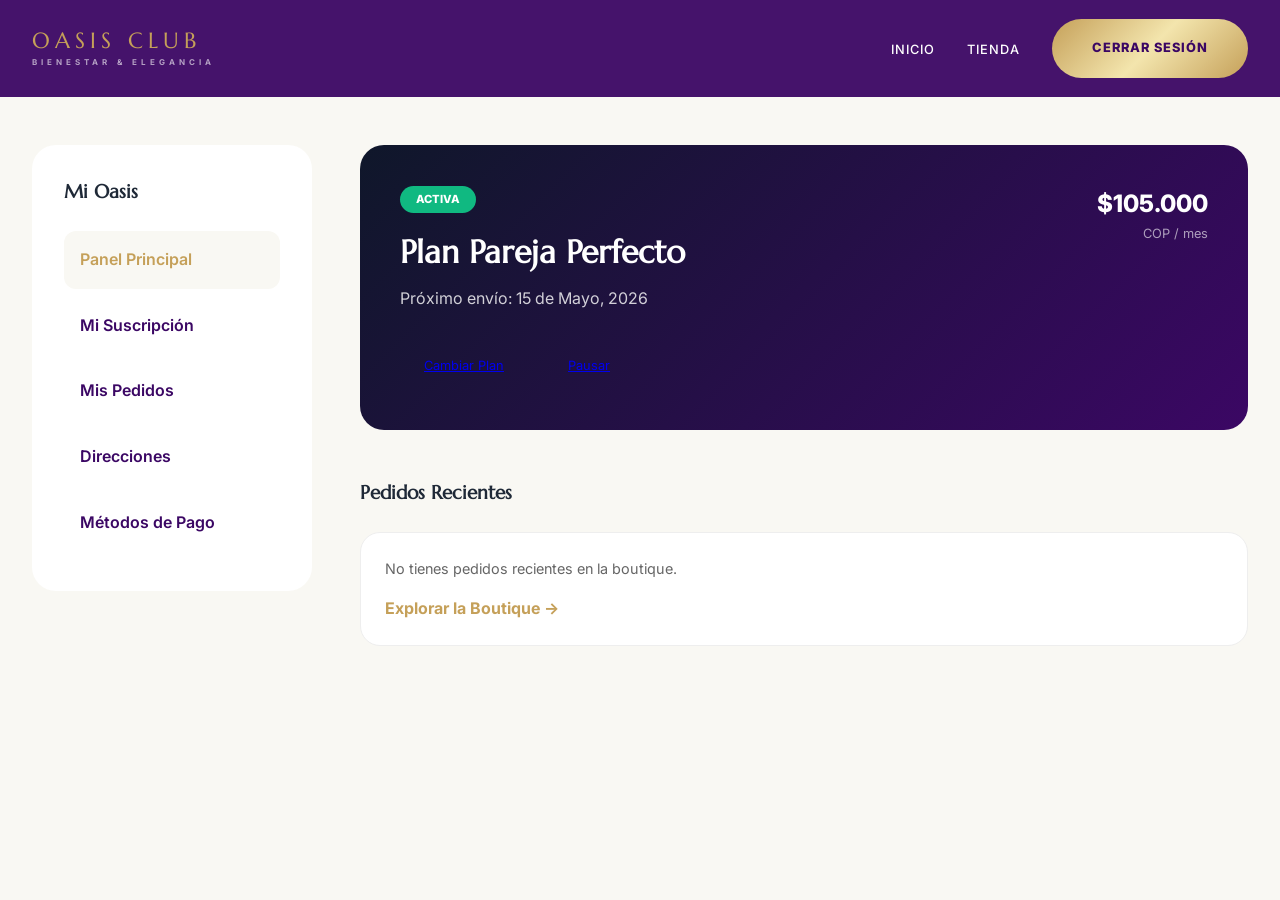
==== account.html @ 2e3cc6fe "feat: Oasis Club Platform v1.0 - Dual Business Model (Boutique + Membresía) - Dual-mode Hero Slider " ====
<!DOCTYPE html>
<html lang="es">
<head>
    <meta charset="UTF-8">
    <meta name="viewport" content="width=device-width, initial-scale=1.0">
    <title>Mi Cuenta | Oasis Club</title>
    <link href="https://fonts.googleapis.com/css2?family=Marcellus&family=Inter:wght@300;400;700&display=swap" rel="stylesheet">
    <link rel="stylesheet" href="style.css">
</head>
<body style="background: var(--bg-cream);">
    <nav id="main-nav">
        <div class="container">
            <div class="nav-brand">
                <a href="index.html" class="logo">OASIS CLUB</a>
                <div class="slogan-nav">BIENESTAR & ELEGANCIA</div>
            </div>
            <ul class="nav-links">
                <li><a href="index.html">Inicio</a></li>
                <li><a href="index.html#boutique">Tienda</a></li>
                <li><a href="#" class="btn-nav-accent">Cerrar Sesión</a></li>
            </ul>
        </div>
    </nav>

    <main class="container">
        <div class="account-grid reveal">
            <!-- MENÚ LATERAL -->
            <aside class="account-nav">
                <h3 style="font-family: var(--font-heading); margin-bottom: 1.5rem;">Mi Oasis</h3>
                <ul>
                    <li><a href="#" class="active">Panel Principal</a></li>
                    <li><a href="#">Mi Suscripción</a></li>
                    <li><a href="#">Mis Pedidos</a></li>
                    <li><a href="#">Direcciones</a></li>
                    <li><a href="#">Métodos de Pago</a></li>
                </ul>
            </aside>

            <!-- CONTENIDO PRINCIPAL -->
            <div class="account-content">
                <div class="subscription-card">
                    <div style="display: flex; justify-content: space-between; align-items: flex-start;">
                        <div>
                            <span class="subscription-status">ACTIVA</span>
                            <h2 style="font-family: var(--font-heading); font-size: 2rem; margin-top: 1rem;">Plan Pareja Perfecto</h2>
                            <p style="opacity: 0.8; margin-top: 0.5rem;">Próximo envío: 15 de Mayo, 2026</p>
                        </div>
                        <div style="text-align: right;">
                            <span style="font-size: 1.5rem; font-weight: 800;">$105.000</span>
                            <p style="font-size: 0.8rem; opacity: 0.6;">COP / mes</p>
                        </div>
                    </div>
                    <div style="margin-top: 2rem; display: flex; gap: 1rem;">
                        <a href="#" class="btn-glass" style="padding: 0.8rem 1.5rem; font-size: 0.8rem;">Cambiar Plan</a>
                        <a href="#" class="btn-glass" style="padding: 0.8rem 1.5rem; font-size: 0.8rem; border-color: rgba(255,255,255,0.2);">Pausar</a>
                    </div>
                </div>

                <div style="margin-top: 3rem;">
                    <h3 style="font-family: var(--font-heading); margin-bottom: 1.5rem;">Pedidos Recientes</h3>
                    <div style="background: white; padding: 1.5rem; border-radius: 20px; border: 1px solid #eee;">
                        <p style="color: #666; font-size: 0.9rem;">No tienes pedidos recientes en la boutique.</p>
                        <a href="index.html#boutique" style="color: var(--oasis-gold); font-weight: 700; text-decoration: none; display: block; margin-top: 1rem;">Explorar la Boutique →</a>
                    </div>
                </div>
            </div>
        </div>
    </main>

    <script src="main.js"></script>
</body>
</html>
---- style.css ----
:root {
    --oasis-purple: #3b0764;
    --oasis-purple-light: #581c87;
    --oasis-gold: #c5a059;
    --oasis-gold-light: #f3e5ad;
    --bg-cream: #f9f8f3;
    --text-dark: #1f2937;
    --font-heading: 'Marcellus', serif;
    --font-body: 'Inter', sans-serif;
    --card-gold-grad: linear-gradient(135deg, #c5a059 0%, #f3e5ad 50%, #c5a059 100%);
    --card-dark-grad: linear-gradient(135deg, #0f172a 0%, #3b0764 100%);
    --radius-pill: 50px;
}

* { margin: 0; padding: 0; box-sizing: border-box; }
html { scroll-behavior: smooth; }
body { font-family: var(--font-body); background-color: var(--bg-cream); color: var(--text-dark); line-height: 1.6; }

.container { max-width: 1300px; margin: 0 auto; padding: 0 2rem; }

/* NAV */
#main-nav { background: rgba(59, 7, 100, 0.95); backdrop-filter: blur(10px); padding: 1.2rem 0; color: white; position: sticky; top: 0; z-index: 1000; }
#main-nav .container { display: flex; justify-content: space-between; align-items: center; }
.logo { font-family: var(--font-heading); font-size: 1.4rem; letter-spacing: 5px; color: var(--oasis-gold); text-decoration: none; display: block; line-height: 1; }
.slogan-nav { font-size: 0.5rem; letter-spacing: 4px; opacity: 0.6; margin-top: 0.3rem; text-transform: uppercase; font-weight: 700; }
.nav-brand { display: flex; flex-direction: column; align-items: flex-start; }
.nav-links { display: flex; list-style: none; gap: 2rem; align-items: center; }
.nav-links a { color: white; text-decoration: none; font-size: 0.8rem; font-weight: 500; text-transform: uppercase; letter-spacing: 1px; }
.btn-nav-accent { background: var(--oasis-gold); color: var(--oasis-purple) !important; padding: 0.8rem 1.5rem; border-radius: 50px; font-weight: 800 !important; transition: all 0.3s; }
.btn-nav-accent:hover { transform: scale(1.05); background: white; }

/* HERO */
.hero { height: 90vh; position: relative; display: flex; align-items: center; color: white; overflow: hidden; }
.hero-bg { position: absolute; width: 100%; height: 100%; background-size: cover; background-position: center; filter: brightness(0.6); }
.hero-overlay { position: absolute; width: 100%; height: 100%; background: linear-gradient(to right, rgba(59, 7, 100, 0.5), transparent); }
.hero-content { position: relative; z-index: 1; max-width: 700px; padding: 3rem; }
.badge-new { background: var(--oasis-gold); color: var(--oasis-purple); padding: 0.5rem 1rem; border-radius: 4px; font-size: 0.7rem; font-weight: 800; text-transform: uppercase; letter-spacing: 2px; margin-bottom: 2rem; display: inline-block; }
.hero h1 { font-family: var(--font-heading); font-size: 4.5rem; line-height: 1.1; margin-bottom: 1.5rem; }
.hero p { font-size: 1.2rem; margin-bottom: 3rem; opacity: 0.9; }

/* STEPS SECTION */
.section { padding: 10rem 0; }
.section-header { text-align: center; margin-bottom: 6rem; max-width: 800px; margin-left: auto; margin-right: auto; }
.section-header h2 { font-size: 3.5rem; color: var(--oasis-purple); margin-top: 1rem; }
.subtitle { color: var(--oasis-gold); text-transform: uppercase; letter-spacing: 4px; font-weight: 800; font-size: 0.75rem; display: block; }
.steps-grid { display: grid; grid-template-columns: repeat(3, 1fr); gap: 3rem; }
.step-card { background: white; padding: 3rem; border-radius: 24px; box-shadow: 0 10px 30px rgba(0,0,0,0.02); transition: transform 0.3s; }
.step-card:hover { transform: translateY(-10px); }
.step-num { font-family: var(--font-heading); font-size: 3rem; color: var(--oasis-gold); opacity: 0.3; margin-bottom: 1rem; }

/* PREVIEW GALLERY */
.preview-section { background: white; }
.philosophy-grid { display: grid; grid-template-columns: 1fr 1fr; gap: 6rem; align-items: center; }
.value-highlight { margin-top: 3rem; padding: 2rem; background: var(--bg-cream); border-radius: 16px; border-left: 4px solid var(--oasis-gold); }
.price-old { text-decoration: line-through; opacity: 0.5; margin-right: 1rem; }
.price-new { color: var(--oasis-purple); font-weight: 800; font-size: 1.5rem; }
.preview-gallery { display: grid; grid-template-columns: 1fr 1fr; gap: 1rem; }
.gallery-item { height: 300px; background-size: cover; background-position: center; border-radius: 20px; }

/* PLANES */
.planes-section { background: #fafaf9; padding-bottom: 10rem; } /* Más espacio al final */
.pricing-grid { display: grid; grid-template-columns: repeat(3, 1fr); gap: 2.5rem; margin-top: 4rem; }
.pricing-card { background: white; border-radius: 32px; padding: 4rem 2.5rem; position: relative; transition: all 0.4s; border: 1px solid rgba(0,0,0,0.05); display: flex; flex-direction: column; justify-content: space-between; }
.pricing-card.featured { background: var(--oasis-purple); color: white; transform: scale(1.05); box-shadow: 0 30px 60px rgba(59, 7, 100, 0.2); }
.plan-header h3 { font-family: var(--font-heading); font-size: 1.8rem; margin-bottom: 0.5rem; }
.amount { font-size: 3rem; font-weight: 700; font-family: var(--font-heading); margin: 2rem 0; display: block; }
.plan-features { list-style: none; margin-bottom: 3rem; }
.plan-features li { margin-bottom: 1rem; display: flex; align-items: center; gap: 0.8rem; }
.plan-features li::before { content: "✧"; color: var(--oasis-gold); }
.btn-primary, .btn-action, .btn-nav-accent {
    display: inline-block;
    padding: 1.2rem 2.5rem;
    border-radius: var(--radius-pill);
    text-decoration: none;
    font-weight: 800;
    text-transform: uppercase;
    letter-spacing: 1px;
    font-size: 0.85rem;
    transition: all 0.3s cubic-bezier(0.4, 0, 0.2, 1);
    border: none;
    cursor: pointer;
    text-align: center;
}

.btn-primary, .btn-nav-accent {
    background: var(--card-gold-grad);
    color: var(--oasis-purple);
}

.btn-action, .btn-outline {
    display: inline-block;
    padding: 0.9rem 1.5rem;
    border-radius: 50px;
    text-decoration: none;
    font-weight: 700;
    text-transform: uppercase;
    letter-spacing: 1.5px;
    font-size: 0.65rem;
    transition: all 0.3s ease;
    text-align: center;
    cursor: pointer;
}

.btn-action {
    background: var(--oasis-purple);
    color: white;
    border: 1px solid var(--oasis-purple);
}

.btn-outline {
    background: transparent;
    color: var(--oasis-purple);
    border: 1px solid var(--oasis-purple);
}

.btn-action:hover {
    background: var(--oasis-purple-light);
    transform: translateY(-2px);
}

.btn-outline:hover {
    background: var(--oasis-purple);
    color: white;
    transform: translateY(-2px);
}

.badge-popular {
    position: absolute;
    top: -20px;
    left: 50%;
    transform: translateX(-50%);
    background: var(--card-gold-grad);
    color: var(--oasis-purple);
    padding: 0.6rem 1.5rem;
    border-radius: var(--radius-pill);
    font-weight: 800;
    font-size: 0.7rem;
    letter-spacing: 2px;
    box-shadow: 0 5px 15px rgba(197, 160, 89, 0.4);
}

.scarcity-msg { text-align: center; margin-top: 4rem; font-style: italic; opacity: 0.6; font-size: 0.9rem; }

/* ANIMATIONS */
.reveal { opacity: 0; transform: translateY(30px); transition: all 0.8s ease; }
.reveal.active { opacity: 1; transform: translateY(0); }
.delay-1 { transition-delay: 0.2s; }
.delay-2 { transition-delay: 0.4s; }
.delay-3 { transition-delay: 0.6s; }

/* SHOP / BOUTIQUE COMPONENT */
.shop-section { background: white; }
.shop-cta { text-align: center; margin-top: 5rem; }
.product-grid { 
    display: grid; 
    grid-template-columns: repeat(auto-fill, minmax(280px, 1fr)); 
    gap: 2.5rem; 
    margin-top: 4rem; 
}

.product-card { background: var(--bg-cream); border-radius: 28px; overflow: hidden; transition: all 0.3s ease; border: 1px solid rgba(0,0,0,0.03); display: flex; flex-direction: column; }
.product-card:hover { transform: translateY(-10px); box-shadow: 0 20px 40px rgba(0,0,0,0.05); }
.product-img { height: 300px; background-size: cover; background-position: center; }
.product-info { padding: 2rem; text-align: center; display: flex; flex-direction: column; flex: 1; }
.product-info h3 { font-family: var(--font-heading); color: var(--oasis-purple); margin: 0.8rem 0; font-size: 1.2rem; min-height: 3rem; display: flex; align-items: center; justify-content: center; }
.product-info .price { font-weight: 700; color: var(--oasis-gold); display: block; margin-bottom: 1.5rem; font-size: 1.1rem; }

/* Staggered loading for Infinite Scroll */
@keyframes fadeInUpStagger {
    from { opacity: 0; transform: translateY(20px); }
    to { opacity: 1; transform: translateY(0); }
}
.stagger-item { animation: fadeInUpStagger 0.6s ease forwards; opacity: 0; }

/* Botones Responsivos Avanzados */
.product-btns { 
    display: flex; 
    gap: 0.8rem; 
    margin-top: auto; 
    flex-wrap: nowrap; /* Mantenemos horizontal si es posible */
}
.product-btns .btn-action, .product-btns .btn-outline { 
    flex: 1; 
    min-width: 0; /* Permitimos encoger */
    white-space: nowrap; 
    display: flex; 
    align-items: center; 
    justify-content: center; 
    gap: 0.4rem;
    height: 45px;
    font-size: 0.6rem;
    padding: 0 0.5rem;
}

/* Enlaces Legales Horizontales */
.footer-legal-links {
    display: flex;
    gap: 2rem;
    flex-wrap: wrap;
    list-style: none;
    padding: 0;
    margin-top: 1rem;
}
.footer-legal-links a {
    font-size: 0.85rem;
    opacity: 0.7;
    text-decoration: none;
    color: white;
    transition: opacity 0.3s;
}
.footer-legal-links a:hover { opacity: 1; }

/* FOOTER COMPONENT */
.main-footer { background: var(--oasis-purple); color: white; padding: 10rem 0 5rem; } /* Mucho más aire */
.footer-grid { display: grid; grid-template-columns: 2fr repeat(2, 1fr); gap: 4rem; margin-bottom: 6rem; }
.footer-col h4 { font-family: var(--font-heading); color: var(--oasis-gold); margin-bottom: 2rem; letter-spacing: 2px; text-transform: uppercase; font-size: 0.9rem; }
.footer-col ul { list-style: none; }
.footer-col a { color: rgba(255,255,255,0.7); text-decoration: none; display: block; margin-bottom: 1.2rem; font-size: 0.95rem; transition: color 0.3s; }
.footer-col a:hover { color: var(--oasis-gold); }
.footer-bottom { border-top: 1px solid rgba(255,255,255,0.1); padding-top: 3rem; display: flex; justify-content: space-between; align-items: center; font-size: 0.85rem; color: rgba(255,255,255,0.4); }

/* PRODUCT SINGLE PAGE STYLES */
.product-detail-grid { display: grid; grid-template-columns: 1.2fr 1fr; gap: 5rem; margin-top: 4rem; align-items: start; }
.product-gallery img { width: 100%; border-radius: 40px; box-shadow: 0 30px 60px rgba(0,0,0,0.05); }
.product-meta h1 { font-family: var(--font-heading); font-size: 3.5rem; color: var(--oasis-purple); margin-bottom: 1rem; }
.product-meta .price { font-size: 2rem; font-weight: 700; color: var(--oasis-gold); margin-bottom: 2rem; display: block; }
.product-description { font-size: 1.1rem; color: #666; margin-bottom: 3rem; line-height: 1.8; }
.trust-badges { display: flex; gap: 2rem; margin-top: 3rem; padding-top: 2rem; border-top: 1px solid #eee; }
.badge-item { font-size: 0.75rem; font-weight: 700; text-transform: uppercase; color: #999; display: flex; align-items: center; gap: 0.5rem; }

/* SIDEBAR CART STYLES */
.cart-sidebar {
    position: fixed;
    top: 0;
    right: -450px;
    width: 400px;
    height: 100%;
    background: white;
    z-index: 2000;
    box-shadow: -20px 0 50px rgba(0,0,0,0.1);
    transition: all 0.5s cubic-bezier(0.4, 0, 0.2, 1);
    display: flex;
    flex-direction: column;
    padding: 2rem;
}

.cart-sidebar.active {
    right: 0;
}

.cart-header {
    display: flex;
    justify-content: space-between;
    align-items: center;
    border-bottom: 1px solid #eee;
    padding-bottom: 1.5rem;
}

.close-btn {
    background: none;
    border: none;
    font-size: 2rem;
    cursor: pointer;
    color: var(--oasis-purple);
}

.cart-items { flex: 1; padding: 2rem 0; overflow-y: auto; }
.empty-msg { text-align: center; color: #999; margin-top: 5rem; }

.cart-footer {
    border-top: 1px solid #eee;
    padding-top: 2rem;
}

.cart-total {
    display: flex;
    justify-content: space-between;
    margin-bottom: 2rem;
    font-weight: 700;
    font-size: 1.2rem;
}

/* CHECKOUT STYLES */
.checkout-grid { display: grid; grid-template-columns: 1.5fr 1fr; gap: 4rem; }
.checkout-form { background: white; padding: 3rem; border-radius: 32px; box-shadow: 0 10px 30px rgba(0,0,0,0.02); }
.form-group { margin-bottom: 1.5rem; }
.form-group label { display: block; font-size: 0.85rem; font-weight: 700; color: #666; margin-bottom: 0.5rem; }
.form-group input { width: 100%; padding: 1rem; border-radius: 12px; border: 1px solid #eee; background: #fafafa; font-family: var(--font-body); }

.card-input-wrapper {
    background: #f3f4f6;
    padding: 2rem;
    border-radius: 20px;
    margin-top: 2rem;
    border: 1px solid #e5e7eb;
}

/* AUTH & ACCOUNT STYLES */
.auth-container { max-width: 450px; margin: 4rem auto; padding: 3rem; background: white; border-radius: 32px; box-shadow: 0 20px 50px rgba(0,0,0,0.05); }
.account-grid { display: grid; grid-template-columns: 280px 1fr; gap: 3rem; margin-top: 3rem; }
.account-nav { background: white; padding: 2rem; border-radius: 24px; height: fit-content; }
.account-nav ul { list-style: none; }
.account-nav li a { display: block; padding: 1rem; color: var(--oasis-purple); text-decoration: none; border-radius: 12px; margin-bottom: 0.5rem; transition: all 0.3s; font-weight: 600; }
.account-nav li a.active, .account-nav li a:hover { background: var(--bg-cream); color: var(--oasis-gold); }

.subscription-card { background: var(--card-dark-grad); color: white; padding: 2.5rem; border-radius: 24px; position: relative; overflow: hidden; }
.subscription-status { background: #10b981; color: white; padding: 0.4rem 1rem; border-radius: 50px; font-size: 0.7rem; font-weight: 800; }

/* EXTREME MOBILE OPTIMIZATION */
@media (max-width: 768px) {
    .container { padding: 0 1.5rem; }
    #main-nav { padding: 1rem 0; }
    .nav-links { display: none; } /* Implementaremos menú hamburguesa */
    
    .hero h1 { font-size: 2.5rem; }
    .hero-content { padding: 2rem 1.5rem; }
    
    .section { padding: 5rem 0; }
    .section-header h2 { font-size: 2.2rem; }
    
    .product-grid { grid-template-columns: 1fr; gap: 1.5rem; }
    .product-img { height: 250px; }
    
    .pricing-grid { gap: 1.5rem; }
    .pricing-card.featured { transform: scale(1); margin: 1.5rem 0; }
    
    .checkout-grid, .account-grid { grid-template-columns: 1fr; }
    
    .footer-grid { grid-template-columns: 1fr; text-align: center; gap: 3rem; }
    .brand-col { order: -1; }
    .trust-icons { justify-content: center; }
    
    /* Touch optimization */
    .btn-primary, .btn-action, .btn-outline { width: 100%; padding: 1.4rem; font-size: 1rem; }
}
/* HERO SLIDER */
.hero-slider { height: 90vh; position: relative; overflow: hidden; background: #000; }
.slides { height: 100%; position: relative; }
.slide { 
    position: absolute; 
    top: 0; left: 0; width: 100%; height: 100%; 
    background-size: cover; background-position: center; 
    display: flex; align-items: center; 
    opacity: 0; transition: opacity 1.5s ease-in-out; 
    z-index: 1;
}
.slide.active { opacity: 1; z-index: 2; }
.slide .container { position: relative; z-index: 10; }
.hero-content { max-width: 700px; }
.hero-content h1 { font-family: var(--font-heading); font-size: 4.5rem; margin: 1.5rem 0; line-height: 1; color: white; text-shadow: 0 10px 30px rgba(0,0,0,0.3); }
.hero-content p { font-size: 1.3rem; margin-bottom: 3rem; color: white; opacity: 0.9; }
.hero-btns { display: flex; gap: 1.5rem; }

.slider-dots { 
    position: absolute; bottom: 40px; left: 50%; transform: translateX(-50%); 
    display: flex; gap: 1.2rem; z-index: 100; 
}
.dot { 
    width: 10px; height: 10px; border-radius: 50%; background: rgba(255,255,255,0.3); 
    cursor: pointer; transition: all 0.4s; 
}
.slider-arrows button {
    position: absolute;
    top: 50%;
    transform: translateY(-50%);
    background: rgba(255,255,255,0.1);
    border: 1px solid rgba(255,255,255,0.3);
    color: white;
    width: 60px;
    height: 60px;
    border-radius: 50%;
    font-size: 2.5rem;
    cursor: pointer;
    z-index: 100;
    transition: all 0.3s;
    display: flex;
    align-items: center;
    justify-content: center;
    backdrop-filter: blur(5px);
}
.slider-arrows button:hover { background: var(--oasis-gold); border-color: var(--oasis-gold); color: var(--oasis-purple); }
.prev-slide { left: 40px; }
.next-slide { right: 40px; }

@media (max-width: 768px) {
    .slider-arrows { display: none; } /* En móvil mejor solo dots */
    .hero-content h1 { font-size: 2.8rem; }
}

.btn-outline {
    display: inline-block;
    padding: 1.2rem 3rem;
    border: 2px solid var(--oasis-purple);
    color: var(--oasis-purple);
    border-radius: var(--radius-pill);
    text-decoration: none;
    font-weight: 800;
    text-transform: uppercase;
    letter-spacing: 2px;
    font-size: 0.8rem;
    transition: all 0.4s;
    background: transparent;
}
.btn-outline:hover {
    background: var(--oasis-purple);
    color: white;
    transform: translateY(-5px);
    box-shadow: 0 15px 30px rgba(59, 7, 100, 0.2);
}
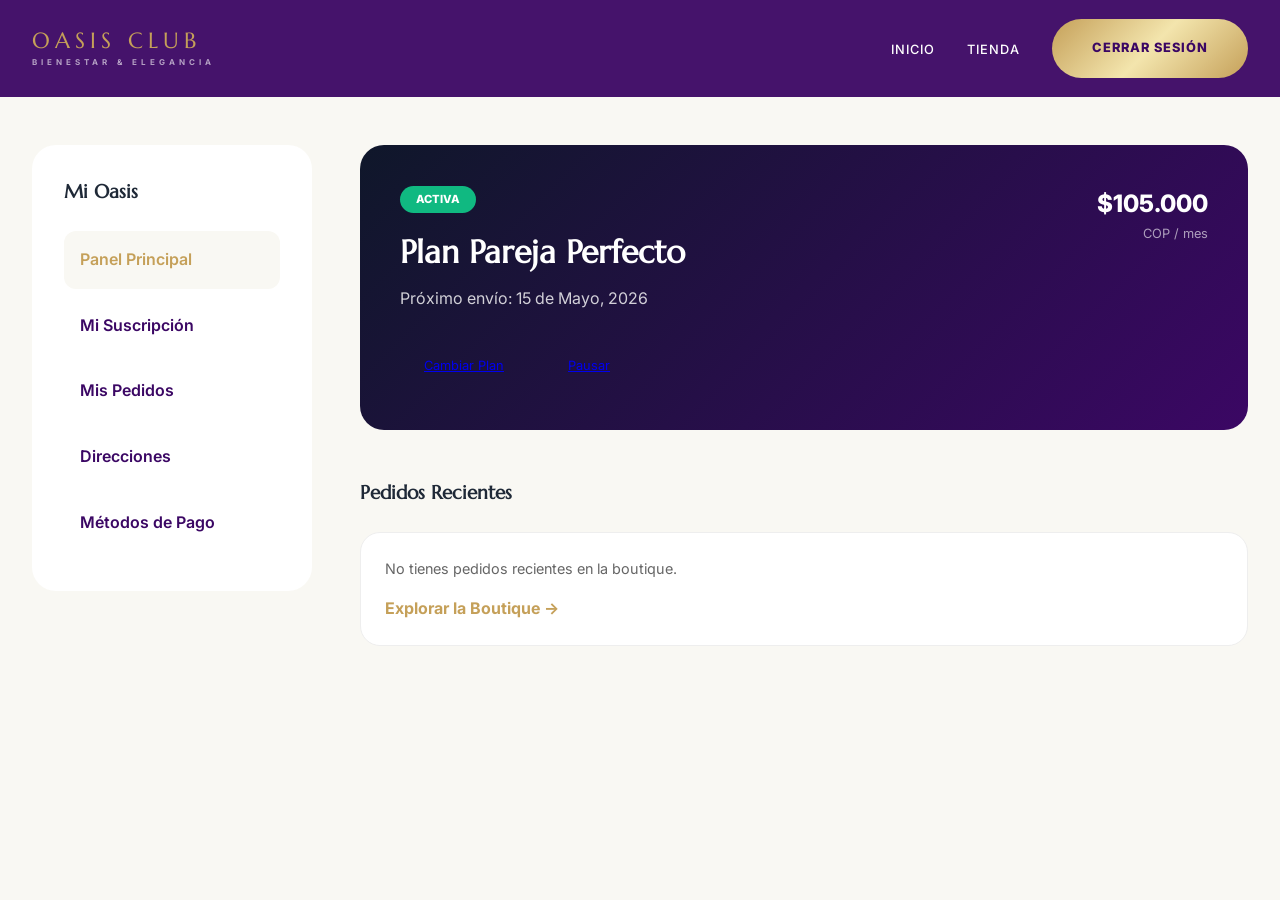
==== commit 71d86fa2: "feat: improve SEO metadata and finalize responsive storefront flow Strengthen on-page SEO across key" ====
--- a/account.html
+++ b/account.html
@@ -3,6 +3,15 @@
 <head>
     <meta charset="UTF-8">
     <meta name="viewport" content="width=device-width, initial-scale=1.0">
+    <meta name="description" content="Panel de cuenta Oasis Club: administra suscripción, pedidos, direcciones y perfil en un solo lugar.">
+    <meta name="robots" content="noindex,follow">
+    <link rel="canonical" href="https://oasisclub.co/account/">
+    <meta property="og:type" content="website">
+    <meta property="og:title" content="Mi Cuenta | Oasis Club">
+    <meta property="og:description" content="Gestiona tu plan y actividad de compra en Oasis Club desde tu panel de cuenta.">
+    <meta property="og:url" content="https://oasisclub.co/account/">
+    <meta property="og:image" content="https://oasisclub.co/hero.png">
+    <meta name="twitter:card" content="summary_large_image">
     <title>Mi Cuenta | Oasis Club</title>
     <link href="https://fonts.googleapis.com/css2?family=Marcellus&family=Inter:wght@300;400;700&display=swap" rel="stylesheet">
     <link rel="stylesheet" href="style.css">
@@ -17,7 +26,7 @@
             <ul class="nav-links">
                 <li><a href="index.html">Inicio</a></li>
                 <li><a href="index.html#boutique">Tienda</a></li>
-                <li><a href="#" class="btn-nav-accent">Cerrar Sesión</a></li>
+                <li><a href="auth.html" class="btn-nav-accent">Cerrar Sesión</a></li>
             </ul>
         </div>
     </nav>
@@ -28,11 +37,11 @@
             <aside class="account-nav">
                 <h3 style="font-family: var(--font-heading); margin-bottom: 1.5rem;">Mi Oasis</h3>
                 <ul>
-                    <li><a href="#" class="active">Panel Principal</a></li>
-                    <li><a href="#">Mi Suscripción</a></li>
-                    <li><a href="#">Mis Pedidos</a></li>
-                    <li><a href="#">Direcciones</a></li>
-                    <li><a href="#">Métodos de Pago</a></li>
+                    <li><a href="account.html" class="active">Panel Principal</a></li>
+                    <li><a href="membership.html#planes">Mi Suscripción</a></li>
+                    <li><a href="checkout.html">Mis Pedidos</a></li>
+                    <li><a href="contacto.html">Direcciones</a></li>
+                    <li><a href="checkout.html">Métodos de Pago</a></li>
                 </ul>
             </aside>
 
@@ -51,8 +60,8 @@
                         </div>
                     </div>
                     <div style="margin-top: 2rem; display: flex; gap: 1rem;">
-                        <a href="#" class="btn-glass" style="padding: 0.8rem 1.5rem; font-size: 0.8rem;">Cambiar Plan</a>
-                        <a href="#" class="btn-glass" style="padding: 0.8rem 1.5rem; font-size: 0.8rem; border-color: rgba(255,255,255,0.2);">Pausar</a>
+                        <a href="membership.html#planes" class="btn-glass" style="padding: 0.8rem 1.5rem; font-size: 0.8rem;">Cambiar Plan</a>
+                        <a href="contacto.html" class="btn-glass" style="padding: 0.8rem 1.5rem; font-size: 0.8rem; border-color: rgba(255,255,255,0.2);">Pausar</a>
                     </div>
                 </div>
 
--- a/style.css
+++ b/style.css
@@ -1,3 +1,16 @@
+/*
+Theme Name: Oasis Club
+Theme URI: https://oasisclub.co
+Author: Oasis Club
+Author URI: https://oasisclub.co
+Description: Tema WordPress para Oasis Club (membresía + boutique), basado en la demo HTML responsive.
+Version: 1.0.0
+Requires at least: 6.0
+Tested up to: 6.5
+Requires PHP: 7.4
+Text Domain: oasis-club
+*/
+
 :root {
     --oasis-purple: #3b0764;
     --oasis-purple-light: #581c87;
@@ -161,9 +174,21 @@
 .product-card { background: var(--bg-cream); border-radius: 28px; overflow: hidden; transition: all 0.3s ease; border: 1px solid rgba(0,0,0,0.03); display: flex; flex-direction: column; }
 .product-card:hover { transform: translateY(-10px); box-shadow: 0 20px 40px rgba(0,0,0,0.05); }
 .product-img { height: 300px; background-size: cover; background-position: center; }
-.product-info { padding: 2rem; text-align: center; display: flex; flex-direction: column; flex: 1; }
-.product-info h3 { font-family: var(--font-heading); color: var(--oasis-purple); margin: 0.8rem 0; font-size: 1.2rem; min-height: 3rem; display: flex; align-items: center; justify-content: center; }
-.product-info .price { font-weight: 700; color: var(--oasis-gold); display: block; margin-bottom: 1.5rem; font-size: 1.1rem; }
+.product-info {
+    background: #fff;
+    padding: 2rem;
+    text-align: center;
+    display: flex;
+    flex-direction: column;
+    flex: 1;
+    border-top: 1px solid rgba(0,0,0,0.06);
+}
+.product-info .category {
+    color: #4b5563;
+    font-weight: 700;
+}
+.product-info h3 { font-family: var(--font-heading); color: #2d1450; margin: 0.8rem 0; font-size: 1.2rem; min-height: 3rem; display: flex; align-items: center; justify-content: center; }
+.product-info .price { font-weight: 800; color: #b48a3d; display: block; margin-bottom: 1.5rem; font-size: 1.1rem; }
 
 /* Staggered loading for Infinite Scroll */
 @keyframes fadeInUpStagger {
@@ -286,6 +311,8 @@
 .form-group { margin-bottom: 1.5rem; }
 .form-group label { display: block; font-size: 0.85rem; font-weight: 700; color: #666; margin-bottom: 0.5rem; }
 .form-group input { width: 100%; padding: 1rem; border-radius: 12px; border: 1px solid #eee; background: #fafafa; font-family: var(--font-body); }
+.checkout-row-two { display: grid; grid-template-columns: 1fr 1fr; gap: 1rem; }
+.checkout-summary-card { position: sticky; top: 120px; }
 
 .card-input-wrapper {
     background: #f3f4f6;
@@ -306,45 +333,207 @@
 .subscription-card { background: var(--card-dark-grad); color: white; padding: 2.5rem; border-radius: 24px; position: relative; overflow: hidden; }
 .subscription-status { background: #10b981; color: white; padding: 0.4rem 1rem; border-radius: 50px; font-size: 0.7rem; font-weight: 800; }
 
-/* EXTREME MOBILE OPTIMIZATION */
+/* LEGAL PAGES */
+.legal-block {
+    background: white;
+    border-radius: 18px;
+    padding: 1.25rem;
+    border: 1px solid rgba(0, 0, 0, 0.05);
+    margin-bottom: 1rem;
+}
+.legal-block h2 {
+    color: var(--oasis-purple);
+    font-family: var(--font-heading);
+    font-size: clamp(1.2rem, 4vw, 1.7rem);
+    margin-bottom: 0.55rem;
+}
+.legal-block p {
+    font-size: 0.95rem;
+}
+
+/* ============================================
+   RESPONSIVE SYSTEM - Mobile First
+   Breakpoints: 480 | 768 | 1024
+   ============================================ */
+
+/* Hamburger button (hidden on desktop) */
+.nav-hamburger {
+    display: none;
+    background: none;
+    border: none;
+    cursor: pointer;
+    color: var(--oasis-purple);
+    padding: 0.5rem;
+}
+
+@media (max-width: 1024px) {
+    .product-grid { grid-template-columns: repeat(3, 1fr); }
+    .pricing-grid { grid-template-columns: 1fr; max-width: 480px; margin-left: auto; margin-right: auto; gap: 2rem; }
+    .pricing-card.featured { transform: scale(1); }
+    .shop-layout { grid-template-columns: 220px 1fr !important; gap: 2rem !important; }
+    .features-grid { grid-template-columns: 1fr !important; gap: 2rem !important; }
+    .steps-grid { grid-template-columns: 1fr !important; }
+    .hero-content h1 { font-size: 3.5rem; }
+}
+
 @media (max-width: 768px) {
+    /* NAV */
     .container { padding: 0 1.5rem; }
     #main-nav { padding: 1rem 0; }
-    .nav-links { display: none; } /* Implementaremos menú hamburguesa */
-    
-    .hero h1 { font-size: 2.5rem; }
-    .hero-content { padding: 2rem 1.5rem; }
-    
-    .section { padding: 5rem 0; }
-    .section-header h2 { font-size: 2.2rem; }
-    
-    .product-grid { grid-template-columns: 1fr; gap: 1.5rem; }
-    .product-img { height: 250px; }
-    
-    .pricing-grid { gap: 1.5rem; }
-    .pricing-card.featured { transform: scale(1); margin: 1.5rem 0; }
-    
+    .nav-hamburger { display: flex; }
+    .nav-links {
+        display: none;
+        position: fixed;
+        top: 0; left: 0; right: 0; bottom: 0;
+        background: white;
+        flex-direction: column;
+        align-items: center;
+        justify-content: center;
+        gap: 2.5rem;
+        z-index: 999;
+        font-size: 1.2rem;
+    }
+    .nav-links.open { display: flex; }
+    .nav-links li a { font-size: 1.2rem; }
+
+    /* HERO: compacto y legible en móvil */
+    .hero-slider { height: auto; min-height: 90svh; }
+    .slide { min-height: 90svh; padding: 6rem 0 4rem; align-items: flex-end; }
+    .hero-content { max-width: 100%; }
+    .hero-content h1 { font-size: clamp(1.8rem, 7vw, 2.4rem); line-height: 1.15; margin: 0.8rem 0; }
+    .hero-content p { font-size: 0.9rem; line-height: 1.6; margin-bottom: 1.5rem; }
+    .hero-btns { flex-direction: column; gap: 0.7rem; }
+    .hero-btns a { text-align: center; width: 100%; padding: 1rem 1.5rem; font-size: 0.72rem; }
+    .slider-arrows { display: none; }
+    .slider-dots { bottom: 16px; }
+
+    /* SECTIONS */
+    .section { padding: 3.5rem 0; }
+    .section-header h2 { font-size: clamp(1.6rem, 6vw, 2rem); }
+
+    /* PRODUCT CARDS: botones siempre en fila, consistentes */
+    .product-grid { grid-template-columns: repeat(2, 1fr); gap: 0.9rem; }
+    .product-img { height: 180px; }
+    .product-info { padding: 1rem; }
+    .product-info .category { font-size: 0.6rem; }
+    .product-info h3 { font-size: 0.88rem; min-height: auto; margin: 0.3rem 0; }
+    .product-info .price { font-size: 0.88rem; margin-bottom: 0.8rem; }
+
+    /* PRODUCT BTN: fila siempre, sin desbordarse */
+    .product-btns { flex-direction: row; gap: 0.4rem; flex-wrap: nowrap; overflow: hidden; }
+    .product-btns .btn-action,
+    .product-btns .btn-outline {
+        flex: 1; min-width: 0; height: 40px;
+        font-size: 0.55rem; letter-spacing: 0.5px;
+        padding: 0 0.25rem; white-space: nowrap;
+    }
+
+    /* PRICING PLANS: carrusel horizontal swipeable */
+    .pricing-grid {
+        display: flex !important;
+        flex-direction: row !important;
+        overflow-x: auto !important;
+        scroll-snap-type: x mandatory !important;
+        -webkit-overflow-scrolling: touch !important;
+        gap: 1.2rem !important;
+        padding: 1.5rem 1.5rem 2.5rem !important;
+        margin: 1.5rem -1.5rem 0 !important;
+        max-width: none !important;
+        scrollbar-width: none !important;
+    }
+    .pricing-grid::-webkit-scrollbar { display: none; }
+    .pricing-card {
+        scroll-snap-align: center !important;
+        flex: 0 0 82vw !important;
+        max-width: 320px !important;
+        padding: 2rem 1.5rem !important;
+    }
+    .pricing-card.featured { transform: scale(1) !important; margin: 0 !important; }
+    .plan-features li { display: flex; align-items: center; gap: 0.3rem; }
+
+    /* SHOP LAYOUT */
+    .shop-layout { grid-template-columns: 1fr !important; }
+    .shop-filters {
+        display: flex;
+        flex-wrap: wrap;
+        gap: 1.5rem;
+        padding: 1.5rem;
+        background: var(--bg-cream);
+        border-radius: 20px;
+        margin-bottom: 2rem;
+    }
+    .filter-group { margin-bottom: 0 !important; flex: 1; min-width: 140px; }
+    .shop-content .product-grid { margin-top: 0; }
+
+    /* MEMBERSHIP */
+    .features-grid { grid-template-columns: 1fr !important; gap: 2rem !important; }
+    .membership-hero h1 { font-size: 2.8rem !important; }
+
+    /* FOOTER */
+    .footer-grid { grid-template-columns: 1fr !important; text-align: center; gap: 3rem; }
+    .brand-col { order: -1; }
+    .trust-icons { justify-content: center !important; }
+    .footer-legal-links { justify-content: center; gap: 1rem; }
+    .footer-col[style*="span 2"] { grid-column: span 1 !important; }
+
+    /* CHECKOUT / ACCOUNT */
     .checkout-grid, .account-grid { grid-template-columns: 1fr; }
-    
-    .footer-grid { grid-template-columns: 1fr; text-align: center; gap: 3rem; }
-    .brand-col { order: -1; }
-    .trust-icons { justify-content: center; }
-    
-    /* Touch optimization */
-    .btn-primary, .btn-action, .btn-outline { width: 100%; padding: 1.4rem; font-size: 1rem; }
-}
-/* HERO SLIDER */
+    .checkout-row-two { grid-template-columns: 1fr; }
+    .checkout-summary-card { position: static; top: auto; }
+
+    /* BUTTONS — compactos, sin 100% width */
+    .btn-primary { padding: 0.9rem 1.8rem; font-size: 0.75rem; }
+    .btn-hero-outline { padding: 0.9rem 1.8rem; font-size: 0.7rem; }
+
+    /* HERO: fix real — sobreescribir DESPUÉS del base 90vh */
+    /* (el override de altura está abajo, junto al selector base) */
+}
+
+@media (max-width: 480px) {
+    .product-grid { grid-template-columns: repeat(2, 1fr); gap: 0.75rem; }
+    .product-img { height: 220px; }
+    /* Botones en columna en pantalla muy pequeña pero sin 100% width */
+    .product-btns { flex-direction: column; gap: 0.4rem; }
+    .product-btns .btn-action,
+    .product-btns .btn-outline {
+        width: auto;
+        align-self: stretch;
+        height: 42px;
+        font-size: 0.6rem;
+        letter-spacing: 0.8px;
+        padding: 0 0.8rem;
+    }
+    .hero-content h1 { font-size: clamp(1.4rem, 8vw, 1.9rem); }
+    .section-header h2 { font-size: 1.5rem; }
+    .pricing-card { flex: 0 0 88vw !important; }
+    .shop-filters { flex-direction: column; }
+    .filter-group { min-width: unset; width: 100%; }
+    .amount { font-size: 2.6rem !important; }
+    /* Hero buttons: compact, NOT full width */
+    .hero-btns a { width: auto; align-self: center; }
+    .section-header { padding: 0 0.5rem; }
+}
+/* HERO SLIDER — base styles */
 .hero-slider { height: 90vh; position: relative; overflow: hidden; background: #000; }
+@media (max-width: 768px) { .hero-slider { height: 70vh; } }
+@media (max-width: 480px) { .hero-slider { height: 60vh; } }
 .slides { height: 100%; position: relative; }
 .slide { 
     position: absolute; 
     top: 0; left: 0; width: 100%; height: 100%; 
     background-size: cover; background-position: center; 
     display: flex; align-items: center; 
-    opacity: 0; transition: opacity 1.5s ease-in-out; 
+    opacity: 0;
+    visibility: hidden;
+    transition: opacity 0.6s ease-in-out, visibility 0s linear 0.6s;
     z-index: 1;
 }
-.slide.active { opacity: 1; z-index: 2; }
+.slide.active {
+    opacity: 1;
+    visibility: visible;
+    transition: opacity 0.6s ease-in-out;
+    z-index: 2;
+}
 .slide .container { position: relative; z-index: 10; }
 .hero-content { max-width: 700px; }
 .hero-content h1 { font-family: var(--font-heading); font-size: 4.5rem; margin: 1.5rem 0; line-height: 1; color: white; text-shadow: 0 10px 30px rgba(0,0,0,0.3); }
@@ -382,10 +571,7 @@
 .prev-slide { left: 40px; }
 .next-slide { right: 40px; }
 
-@media (max-width: 768px) {
-    .slider-arrows { display: none; } /* En móvil mejor solo dots */
-    .hero-content h1 { font-size: 2.8rem; }
-}
+/* Slider mobile rules are handled in the main responsive block above */
 
 .btn-outline {
     display: inline-block;
@@ -407,3 +593,735 @@
     transform: translateY(-5px);
     box-shadow: 0 15px 30px rgba(59, 7, 100, 0.2);
 }
+
+/* Hero secondary CTA — borde blanco sólido sobre fondo oscuro */
+.btn-hero-outline {
+    display: inline-block;
+    padding: 1.2rem 3rem;
+    border: 2px solid rgba(255,255,255,0.85);
+    color: white;
+    border-radius: var(--radius-pill);
+    text-decoration: none;
+    font-weight: 700;
+    text-transform: uppercase;
+    letter-spacing: 2px;
+    font-size: 0.75rem;
+    transition: all 0.3s ease;
+    background: rgba(255,255,255,0.08);
+    backdrop-filter: blur(4px);
+}
+.btn-hero-outline:hover {
+    background: white;
+    color: var(--oasis-purple);
+    transform: translateY(-3px);
+    box-shadow: 0 10px 25px rgba(0,0,0,0.15);
+}
+
+/* WHATSAPP FLOATING BUTTON */
+.whatsapp-float {
+    position: fixed;
+    bottom: 2rem;
+    right: 2rem;
+    width: 58px;
+    height: 58px;
+    background: #25D366;
+    border-radius: 50%;
+    display: flex;
+    align-items: center;
+    justify-content: center;
+    box-shadow: 0 8px 25px rgba(37, 211, 102, 0.4);
+    z-index: 9999;
+    text-decoration: none;
+    transition: all 0.3s ease;
+    animation: whatsapp-pulse 2.5s infinite;
+}
+.whatsapp-float:hover {
+    transform: scale(1.1);
+    box-shadow: 0 12px 35px rgba(37, 211, 102, 0.55);
+}
+.whatsapp-float svg {
+    width: 30px;
+    height: 30px;
+    fill: white;
+}
+@keyframes whatsapp-pulse {
+    0%   { box-shadow: 0 0 0 0 rgba(37, 211, 102, 0.5); }
+    70%  { box-shadow: 0 0 0 14px rgba(37, 211, 102, 0); }
+    100% { box-shadow: 0 0 0 0 rgba(37, 211, 102, 0); }
+}
+
+/* HAMBURGER */
+.nav-hamburger { color: var(--oasis-purple); }
+.nav-hamburger-close {
+    display: none;
+    position: fixed;
+    top: 1.5rem;
+    right: 1.5rem;
+    z-index: 1000;
+    background: none;
+    border: none;
+    cursor: pointer;
+    color: var(--oasis-purple);
+}
+@media (max-width: 768px) {
+    .nav-hamburger-close { display: block; }
+}
+
+/* ============================================
+   RESPONSIVE HARDENING + TOUCH INTERACTIONS
+   ============================================ */
+html,
+body {
+    max-width: 100%;
+    overflow-x: hidden;
+}
+
+img,
+svg,
+video,
+canvas {
+    max-width: 100%;
+    height: auto;
+}
+
+.container {
+    width: min(1300px, 100%);
+}
+
+h1,
+h2,
+h3 {
+    overflow-wrap: anywhere;
+}
+
+p,
+li,
+a,
+button,
+input,
+label {
+    overflow-wrap: break-word;
+}
+
+body.menu-open {
+    overflow: hidden;
+}
+
+.nav-links a:focus-visible,
+.btn-action:focus-visible,
+.btn-outline:focus-visible,
+.btn-primary:focus-visible,
+.btn-hero-outline:focus-visible,
+.product-card.is-clickable:focus-visible {
+    outline: 2px solid var(--oasis-gold);
+    outline-offset: 3px;
+}
+
+.product-card {
+    width: 100%;
+    max-width: 100%;
+}
+
+.product-card.is-clickable {
+    cursor: pointer;
+}
+
+.pricing-grid,
+.product-grid {
+    max-width: 100%;
+}
+
+.dot.active {
+    background: white;
+    transform: scale(1.15);
+}
+
+.hero-slider,
+.slide,
+.slides {
+    touch-action: pan-y;
+}
+
+.pricing-grid,
+.product-grid.horizontal-cards {
+    -webkit-overflow-scrolling: touch;
+}
+
+@media (max-width: 1024px) {
+    .hero-content h1,
+    .hero h1 {
+        font-size: clamp(2.2rem, 7vw, 3.2rem);
+        line-height: 1.1;
+    }
+
+    .section-header h2,
+    .product-meta h1 {
+        font-size: clamp(2rem, 5.5vw, 2.8rem);
+    }
+
+    .hero-content p,
+    .hero p {
+        font-size: clamp(0.95rem, 2.8vw, 1.1rem);
+    }
+}
+
+@media (max-width: 1200px) {
+    .hero-content {
+        max-width: 620px;
+    }
+
+    .hero-content h1,
+    .hero h1 {
+        font-size: clamp(2.2rem, 5.2vw, 3.3rem);
+        line-height: 1.05;
+        margin: 1rem 0;
+    }
+
+    .hero-content p,
+    .hero p {
+        font-size: clamp(0.95rem, 2.2vw, 1.1rem);
+        margin-bottom: 1.5rem;
+    }
+
+    .hero-btns {
+        gap: 0.9rem;
+        flex-wrap: wrap;
+    }
+
+    .hero-btns a {
+        padding: 0.9rem 1.5rem;
+    }
+}
+
+@media (max-width: 900px) {
+    .hero-slider {
+        min-height: 82svh;
+    }
+
+    .slide {
+        align-items: flex-end;
+        padding: 5.5rem 0 3rem;
+    }
+
+    .hero-content {
+        max-width: 100%;
+    }
+
+    .badge-new {
+        margin-bottom: 0.9rem;
+        font-size: 0.62rem;
+        letter-spacing: 1.2px;
+    }
+
+    .hero-content h1,
+    .hero h1 {
+        font-size: clamp(1.9rem, 7.3vw, 2.8rem);
+    }
+
+    .hero-content p,
+    .hero p {
+        max-width: 60ch;
+    }
+
+    .slider-arrows button {
+        width: 46px;
+        height: 46px;
+        font-size: 2rem;
+    }
+
+    .prev-slide {
+        left: 12px;
+    }
+
+    .next-slide {
+        right: 12px;
+    }
+}
+
+@media (max-width: 768px) {
+    .hero-slider {
+        height: auto;
+        min-height: 86svh;
+    }
+
+    .slide {
+        min-height: 86svh;
+        align-items: flex-end;
+        padding: 6.5rem 0 4rem;
+    }
+
+    .hero-content {
+        padding: 0;
+    }
+
+    .hero-btns {
+        flex-wrap: wrap;
+        gap: 0.7rem;
+    }
+
+    .hero-btns a {
+        max-width: 100%;
+    }
+
+    .section {
+        padding: 4rem 0;
+    }
+
+    .cart-sidebar {
+        width: min(100vw, 420px);
+        right: -100vw;
+    }
+
+    .footer-bottom {
+        flex-direction: column;
+        gap: 0.8rem;
+        text-align: center;
+    }
+
+    .product-grid.horizontal-cards {
+        display: flex;
+        flex-wrap: nowrap;
+        overflow-x: auto;
+        gap: 1rem;
+        margin-left: -1.5rem;
+        margin-right: -1.5rem;
+        padding: 0 1.5rem 0.6rem;
+        scroll-snap-type: x mandatory;
+    }
+
+    .product-grid.horizontal-cards .product-card {
+        flex: 0 0 min(82vw, 320px);
+        scroll-snap-align: start;
+    }
+
+    .nav-links {
+        padding: 6rem 2rem 2rem;
+        justify-content: flex-start;
+        align-items: flex-start;
+    }
+
+    .nav-links li {
+        width: 100%;
+    }
+
+    .nav-links li a {
+        display: block;
+        width: 100%;
+        padding: 0.9rem 0;
+        border-bottom: 1px solid rgba(0, 0, 0, 0.08);
+    }
+}
+
+@media (max-width: 480px) {
+    .container {
+        padding: 0 1rem;
+    }
+
+    .logo {
+        font-size: 1.1rem;
+        letter-spacing: 3px;
+    }
+
+    .slogan-nav {
+        letter-spacing: 2px;
+        font-size: 0.45rem;
+    }
+
+    .hero-content h1,
+    .hero h1 {
+        font-size: clamp(1.7rem, 9vw, 2.1rem);
+    }
+
+    .amount {
+        font-size: clamp(2rem, 9vw, 2.5rem) !important;
+    }
+
+    .pricing-card {
+        flex: 0 0 min(90vw, 340px) !important;
+    }
+
+    .shop-layout {
+        gap: 1.2rem !important;
+    }
+
+    .shop-filters {
+        padding: 1rem !important;
+        gap: 0.8rem !important;
+        margin-bottom: 1rem !important;
+    }
+
+    .shop-content .product-grid {
+        margin-top: 0.3rem !important;
+    }
+
+    .product-info {
+        padding: 0.85rem;
+    }
+
+    .product-info h3 {
+        font-size: 0.82rem;
+        line-height: 1.25;
+    }
+
+    .product-btns .btn-action,
+    .product-btns .btn-outline {
+        height: 38px;
+        font-size: 0.52rem;
+    }
+
+    .whatsapp-float {
+        right: 1rem;
+        bottom: 1rem;
+        width: 54px;
+        height: 54px;
+    }
+}
+
+/* SHOP FILTER ACTIVE STATE */
+.shop-filters a.is-active-filter {
+    color: var(--oasis-purple) !important;
+    font-weight: 800 !important;
+    text-decoration: underline !important;
+    text-underline-offset: 2px;
+}
+
+/* SHOP GRID OVERRIDE: ALWAYS 3 COLUMNS */
+.shop-content .product-grid {
+    grid-template-columns: repeat(3, minmax(0, 1fr)) !important;
+}
+
+/* HOME BOUTIQUE GRID: ALWAYS 4 COLUMNS */
+#boutique .product-grid {
+    grid-template-columns: repeat(4, minmax(0, 1fr)) !important;
+}
+
+/* SHOP FILTERS RESPONSIVE SYSTEM */
+.shop-filters {
+    background: #fff;
+    border: 1px solid rgba(0, 0, 0, 0.05);
+    border-radius: 20px;
+    padding: 1.2rem !important;
+}
+
+.shop-filters .filter-group {
+    margin-bottom: 1.2rem !important;
+}
+
+.shop-filters .filter-group:last-child {
+    margin-bottom: 0 !important;
+}
+
+.shop-filters .filter-group h4 {
+    margin-bottom: 0.8rem !important;
+    font-size: 0.7rem !important;
+    letter-spacing: 1.4px !important;
+}
+
+.shop-filters .filter-group ul {
+    display: grid;
+    gap: 0.45rem;
+}
+
+.shop-filters .filter-group li {
+    margin-bottom: 0 !important;
+}
+
+.shop-filters .filter-group a {
+    display: inline-flex;
+    align-items: center;
+    min-height: 34px;
+    border-radius: 10px;
+    padding: 0.2rem 0.35rem;
+    line-height: 1.2;
+}
+
+.shop-filters input[type="range"] {
+    width: 100%;
+    height: 6px;
+}
+
+@media (max-width: 1024px) {
+    .shop-layout {
+        grid-template-columns: 1fr !important;
+        gap: 1.1rem !important;
+    }
+
+    .shop-filters {
+        display: grid;
+        grid-template-columns: repeat(3, minmax(0, 1fr));
+        gap: 0.9rem;
+        margin-bottom: 0.5rem;
+    }
+}
+
+/* MOBILE PRICING CAROUSEL: FEATURED CENTER + SIDE PEEKS */
+@media (max-width: 768px) {
+    #boutique .product-grid {
+        grid-template-columns: repeat(4, minmax(0, 1fr)) !important;
+        gap: 0.55rem !important;
+    }
+
+    .shop-filters {
+        display: flex;
+        flex-wrap: nowrap;
+        overflow-x: auto;
+        gap: 0.75rem !important;
+        padding: 0.75rem !important;
+        margin: 0 -0.25rem 0.5rem;
+        border-radius: 14px;
+        -webkit-overflow-scrolling: touch;
+        scroll-snap-type: x proximity;
+    }
+
+    .shop-filters::-webkit-scrollbar {
+        display: none;
+    }
+
+    .shop-filters .filter-group {
+        flex: 0 0 min(82vw, 260px);
+        background: #fafafa;
+        border: 1px solid rgba(0, 0, 0, 0.05);
+        border-radius: 14px;
+        padding: 0.7rem;
+        scroll-snap-align: start;
+    }
+
+    .shop-filters .filter-group a {
+        font-size: 0.75rem !important;
+        min-height: 32px;
+    }
+
+    .shop-content .product-grid {
+        grid-template-columns: repeat(3, minmax(0, 1fr)) !important;
+        gap: 0.55rem !important;
+    }
+
+    .pricing-grid {
+        padding: 1.5rem 2rem 2.4rem !important;
+    }
+
+    .pricing-card {
+        flex: 0 0 76vw !important;
+        max-width: 320px !important;
+    }
+}
+
+/* MEDIUM SCREENS HERO SCALE FIX */
+@media (min-width: 769px) and (max-width: 1280px) {
+    .hero-slider {
+        min-height: 78vh !important;
+    }
+
+    .slide {
+        align-items: center !important;
+        padding: 5.4rem 0 3.2rem !important;
+    }
+
+    .hero-content {
+        max-width: 560px !important;
+        padding: 0.6rem !important;
+    }
+
+    .hero-content h1,
+    .hero h1 {
+        font-size: clamp(2rem, 4.6vw, 3rem) !important;
+        line-height: 1.04 !important;
+        margin: 0.65rem 0 0.85rem !important;
+    }
+
+    .hero-content p,
+    .hero p {
+        font-size: clamp(0.95rem, 1.6vw, 1.1rem) !important;
+        margin-bottom: 1.2rem !important;
+        max-width: 46ch;
+    }
+
+    .hero-btns {
+        gap: 0.75rem !important;
+    }
+
+    .hero-btns a {
+        padding: 0.78rem 1.2rem !important;
+        font-size: 0.66rem !important;
+        letter-spacing: 1px !important;
+    }
+}
+
+/* HERO MOBILE CENTERING TUNING */
+@media (max-width: 768px) {
+    .slide {
+        align-items: center !important;
+        padding: 4.8rem 0 4.1rem !important;
+    }
+
+    .hero-content {
+        margin: 0 auto;
+        text-align: center;
+    }
+
+    .hero-btns {
+        justify-content: center;
+    }
+
+    .hero-btns a {
+        width: auto !important;
+        max-width: 100%;
+    }
+
+    .slider-dots {
+        bottom: 10px;
+    }
+}
+
+@media (max-width: 480px) {
+    .hero-slider {
+        min-height: 82svh !important;
+    }
+
+    .slide {
+        min-height: 82svh !important;
+        padding: 4.2rem 0 3.2rem !important;
+    }
+
+    .hero-content h1,
+    .hero h1 {
+        font-size: clamp(1.65rem, 8.2vw, 2rem) !important;
+        line-height: 1.08;
+        margin: 0.55rem 0;
+    }
+
+    .hero-content p,
+    .hero p {
+        font-size: 0.92rem !important;
+        margin: 0 auto 1.15rem !important;
+        max-width: 30ch !important;
+    }
+
+    .hero-btns a {
+        padding: 0.75rem 1.05rem !important;
+        font-size: 0.62rem !important;
+        letter-spacing: 1px;
+    }
+}
+
+/* MOBILE NAV FIX: HAMBURGER VISIBLE + DARK OVERLAY MENU */
+@media (max-width: 768px) {
+    .nav-hamburger {
+        color: #fff !important;
+    }
+
+    .nav-hamburger-close {
+        color: #fff !important;
+    }
+
+    .nav-links {
+        background: var(--oasis-purple) !important;
+    }
+
+    .nav-links li a {
+        color: #fff !important;
+        border-bottom: 1px solid rgba(255, 255, 255, 0.16) !important;
+    }
+
+    .nav-links .btn-nav-accent {
+        color: var(--oasis-purple) !important;
+        border-bottom: none !important;
+    }
+}
+
+/* MOBILE PRODUCT CARD POLISH */
+@media (max-width: 560px) {
+    .product-grid {
+        grid-template-columns: repeat(2, minmax(0, 1fr)) !important;
+        gap: 0.65rem !important;
+    }
+
+    .shop-content .product-grid {
+        grid-template-columns: repeat(3, minmax(0, 1fr)) !important;
+        gap: 0.45rem !important;
+    }
+
+    #boutique .product-grid {
+        grid-template-columns: repeat(4, minmax(0, 1fr)) !important;
+        gap: 0.45rem !important;
+    }
+
+    .shop-filters {
+        margin: 0 0 0.45rem;
+        border-radius: 12px;
+        padding: 0.55rem !important;
+    }
+
+    .shop-filters .filter-group {
+        flex-basis: min(86vw, 245px);
+        padding: 0.65rem;
+    }
+
+    .shop-filters .filter-group h4 {
+        font-size: 0.63rem !important;
+    }
+
+    .shop-filters .filter-group a {
+        font-size: 0.7rem !important;
+        padding: 0.2rem 0.25rem;
+    }
+
+    .product-card {
+        border-radius: 16px;
+    }
+
+    .product-img {
+        height: 140px !important;
+        border-bottom: 1px solid rgba(0, 0, 0, 0.04);
+    }
+
+    .product-info {
+        padding: 0.65rem !important;
+    }
+
+    .product-info .category {
+        font-size: 0.5rem !important;
+        letter-spacing: 0.5px;
+    }
+
+    .product-info h3 {
+        font-size: 0.7rem !important;
+        line-height: 1.25 !important;
+        min-height: 2.1em;
+        margin: 0.2rem 0 !important;
+        justify-content: flex-start;
+        text-align: left;
+    }
+
+    .product-info .price {
+        font-size: 0.72rem !important;
+        margin-bottom: 0.55rem !important;
+        text-align: left;
+    }
+
+    .product-btns {
+        flex-direction: row !important;
+        flex-wrap: nowrap !important;
+        gap: 0.32rem !important;
+        margin-top: 0.2rem;
+    }
+
+    .product-btns .btn-action,
+    .product-btns .btn-outline {
+        flex: 1 1 0 !important;
+        height: 30px !important;
+        min-width: 0 !important;
+        padding: 0 0.4rem !important;
+        font-size: 0.48rem !important;
+        letter-spacing: 0.4px !important;
+        border-radius: 999px !important;
+        white-space: nowrap !important;
+        gap: 0.2rem !important;
+    }
+
+    .product-btns .btn-action i,
+    .product-btns .btn-outline i {
+        width: 10px !important;
+        height: 10px !important;
+    }
+}
